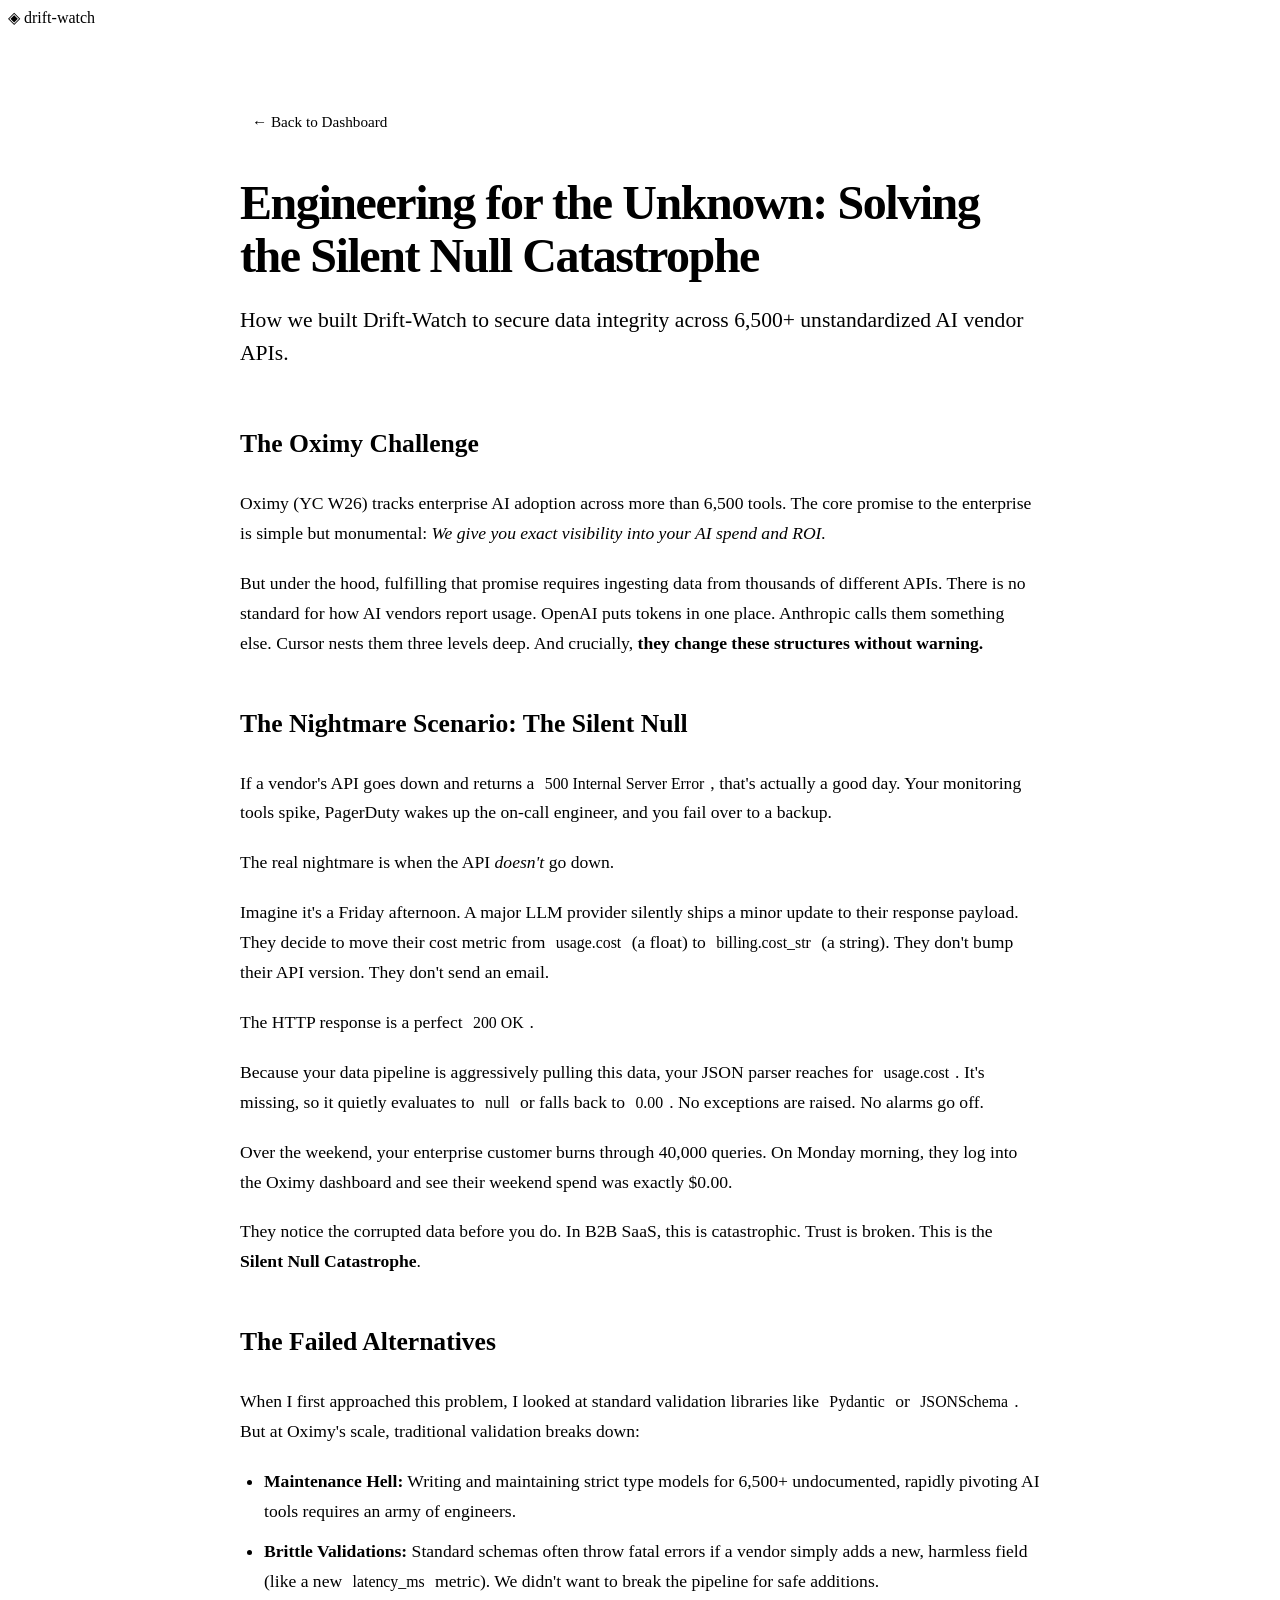
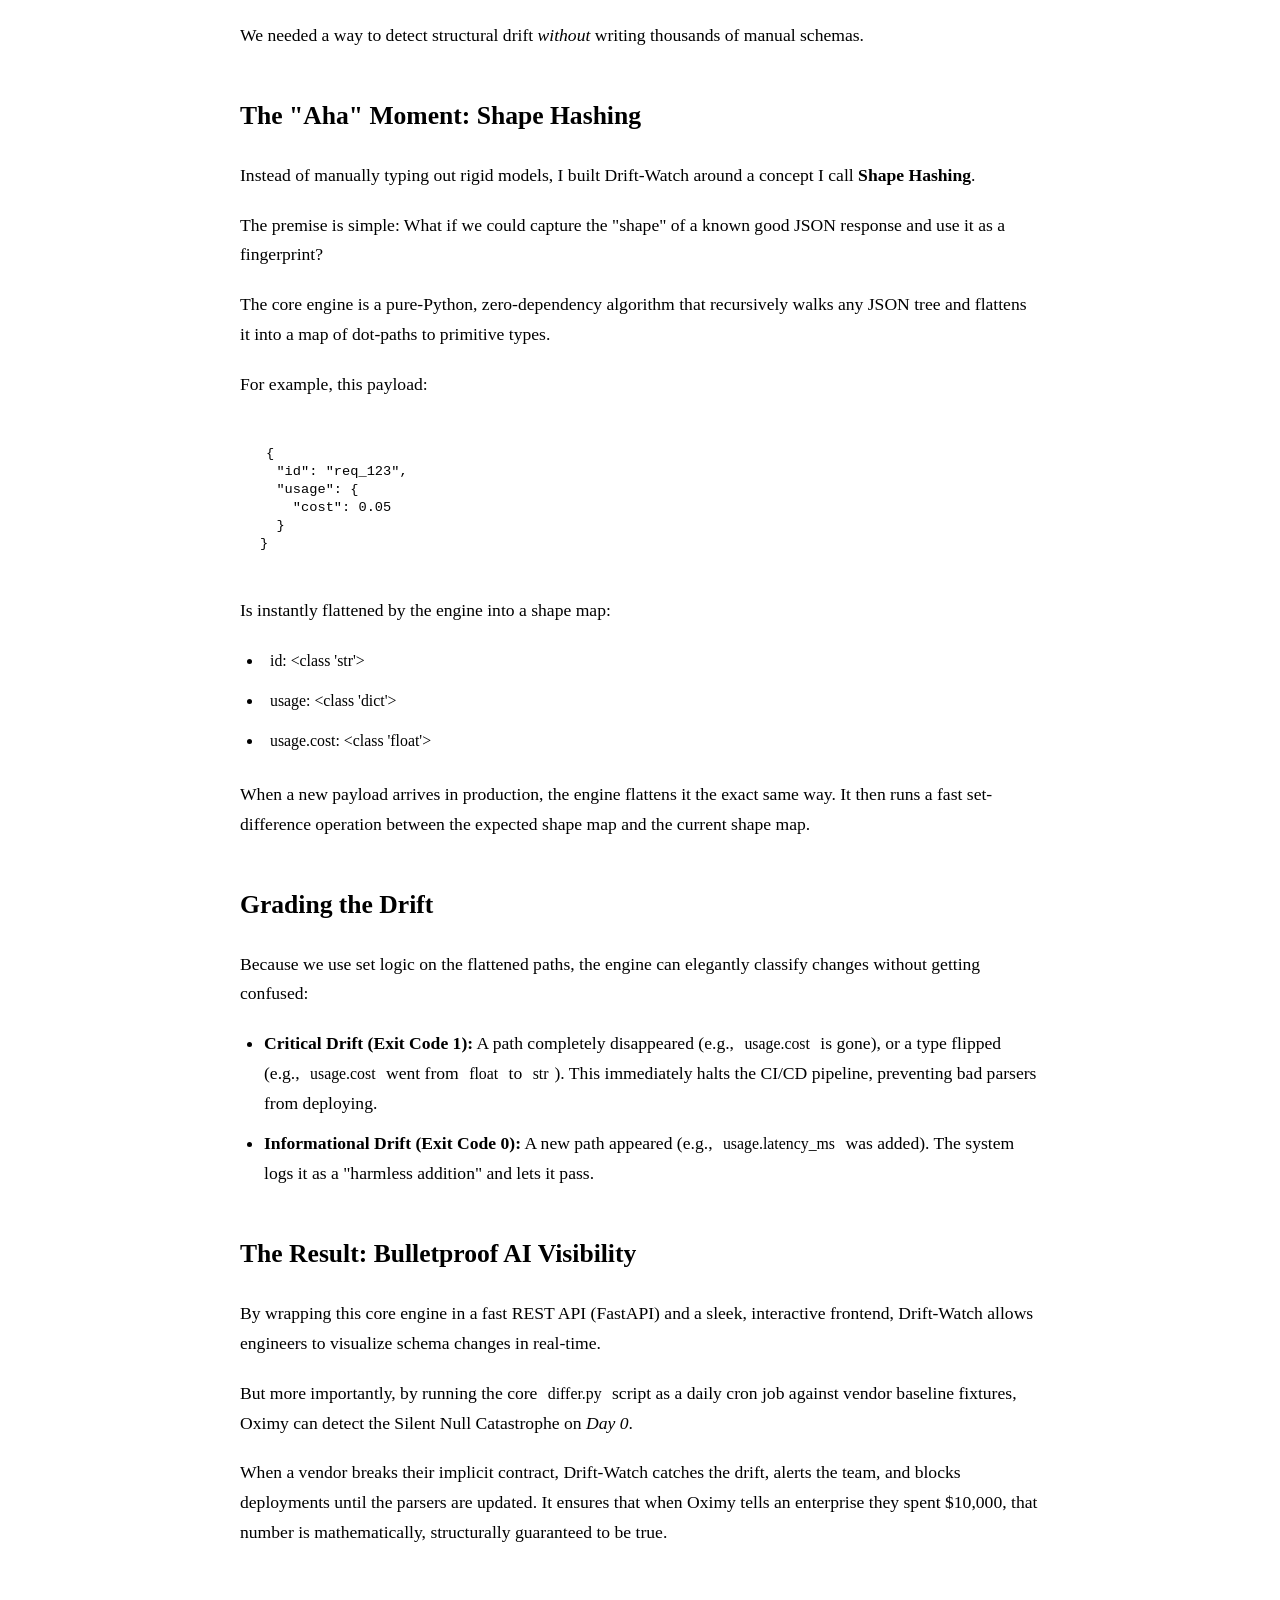
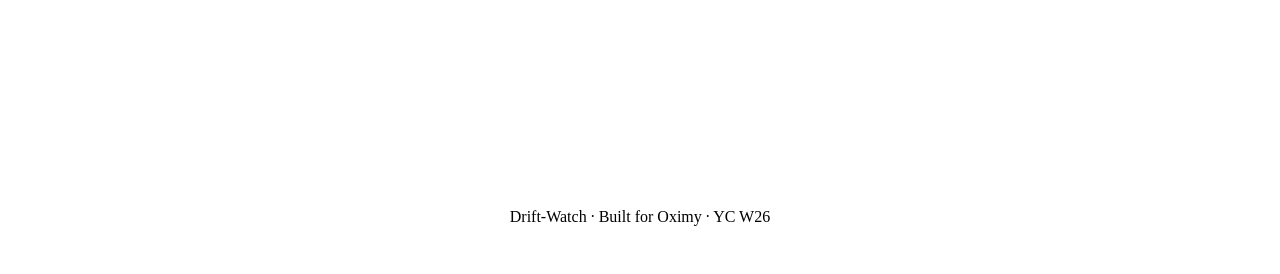
==== frontend/case-study.html @ 2a8d7a8e "Add detailed case study page and update routing" ====
<!DOCTYPE html>
<html lang="en">
<head>
  <meta charset="UTF-8">
  <meta name="viewport" content="width=device-width, initial-scale=1.0">
  <title>Drift-Watch Case Study</title>
  <link rel="stylesheet" href="/static/style.css">
  <style>
    .case-study-wrap {
      max-width: 800px;
      margin: 80px auto;
      padding: 0 24px;
      padding-bottom: 120px;
    }
    .back-nav {
      margin-bottom: 40px;
    }
    .back-nav a {
      color: var(--text-muted);
      text-decoration: none;
      font-size: 0.95rem;
      display: inline-flex;
      align-items: center;
      gap: 6px;
      padding: 6px 12px;
      border: 1px solid var(--border);
      border-radius: 6px;
      transition: all 0.2s;
    }
    .back-nav a:hover {
      color: var(--text-primary);
      border-color: var(--info);
      background: rgba(255,255,255,0.05);
    }
    .cs-header {
      margin-bottom: 60px;
    }
    .cs-title {
      font-size: 3rem;
      line-height: 1.1;
      font-weight: 800;
      letter-spacing: -0.03em;
      margin-bottom: 20px;
    }
    .cs-subtitle {
      font-size: 1.35rem;
      color: var(--text-secondary);
      line-height: 1.5;
    }
    .cs-content h3 {
      font-size: 1.6rem;
      margin: 50px 0 20px;
      font-weight: 600;
      color: var(--text-primary);
      padding-bottom: 10px;
      border-bottom: 1px solid var(--border);
    }
    .cs-content p {
      font-size: 1.1rem;
      color: var(--text-secondary);
      line-height: 1.7;
      margin-bottom: 20px;
    }
    .cs-content ul {
      list-style-type: disc;
      padding-left: 24px;
      margin-bottom: 24px;
      color: var(--text-secondary);
      font-size: 1.1rem;
      line-height: 1.7;
    }
    .cs-content li {
      margin-bottom: 10px;
    }
    .cs-content strong {
      color: var(--text-primary);
      font-weight: 600;
    }
    .cs-content em {
      color: var(--text-primary);
    }
    .cs-content pre {
      background: var(--bg-surface);
      border: 1px solid var(--border);
      padding: 20px;
      border-radius: 8px;
      overflow-x: auto;
      margin: 24px 0;
      font-size: 0.95rem;
    }
    .cs-content code {
      font-family: var(--font-mono);
      color: var(--info);
      background: rgba(255,255,255,0.06);
      padding: 2px 6px;
      border-radius: 4px;
      font-size: 0.9em;
    }
  </style>
</head>
<body>

  <!-- NAVBAR -->
  <nav class="navbar" id="top">
    <div class="nav-container">
      <div class="nav-logo">
        <span class="logo-icon">◈</span>
        <a href="/" style="color: inherit; text-decoration: none;"><span class="logo-text">drift<span class="logo-accent">-watch</span></span></a>
      </div>
    </div>
  </nav>

  <div class="case-study-wrap">
    <div class="back-nav">
      <a href="/">← Back to Dashboard</a>
    </div>

    <header class="cs-header">
      <h1 class="cs-title">Engineering for the Unknown: Solving the Silent Null Catastrophe</h1>
      <p class="cs-subtitle">How we built Drift-Watch to secure data integrity across 6,500+ unstandardized AI vendor APIs.</p>
    </header>

    <div class="cs-content">
      <h3>The Oximy Challenge</h3>
      <p>Oximy (YC W26) tracks enterprise AI adoption across more than 6,500 tools. The core promise to the enterprise is simple but monumental: <em>We give you exact visibility into your AI spend and ROI.</em></p>
      <p>But under the hood, fulfilling that promise requires ingesting data from thousands of different APIs. There is no standard for how AI vendors report usage. OpenAI puts tokens in one place. Anthropic calls them something else. Cursor nests them three levels deep. And crucially, <strong>they change these structures without warning.</strong></p>

      <h3>The Nightmare Scenario: The Silent Null</h3>
      <p>If a vendor's API goes down and returns a <code>500 Internal Server Error</code>, that's actually a good day. Your monitoring tools spike, PagerDuty wakes up the on-call engineer, and you fail over to a backup.</p>
      <p>The real nightmare is when the API <em>doesn't</em> go down.</p>
      <p>Imagine it's a Friday afternoon. A major LLM provider silently ships a minor update to their response payload. They decide to move their cost metric from <code>usage.cost</code> (a float) to <code>billing.cost_str</code> (a string). They don't bump their API version. They don't send an email.</p>
      <p>The HTTP response is a perfect <code>200 OK</code>.</p>
      <p>Because your data pipeline is aggressively pulling this data, your JSON parser reaches for <code>usage.cost</code>. It's missing, so it quietly evaluates to <code>null</code> or falls back to <code>0.00</code>. No exceptions are raised. No alarms go off.</p>
      <p>Over the weekend, your enterprise customer burns through 40,000 queries. On Monday morning, they log into the Oximy dashboard and see their weekend spend was exactly $0.00.</p>
      <p>They notice the corrupted data before you do. In B2B SaaS, this is catastrophic. Trust is broken. This is the <strong>Silent Null Catastrophe</strong>.</p>

      <h3>The Failed Alternatives</h3>
      <p>When I first approached this problem, I looked at standard validation libraries like <code>Pydantic</code> or <code>JSONSchema</code>. But at Oximy's scale, traditional validation breaks down:</p>
      <ul>
        <li><strong>Maintenance Hell:</strong> Writing and maintaining strict type models for 6,500+ undocumented, rapidly pivoting AI tools requires an army of engineers.</li>
        <li><strong>Brittle Validations:</strong> Standard schemas often throw fatal errors if a vendor simply adds a new, harmless field (like a new <code>latency_ms</code> metric). We didn't want to break the pipeline for safe additions.</li>
      </ul>
      <p>We needed a way to detect structural drift <em>without</em> writing thousands of manual schemas.</p>

      <h3>The "Aha" Moment: Shape Hashing</h3>
      <p>Instead of manually typing out rigid models, I built Drift-Watch around a concept I call <strong>Shape Hashing</strong>.</p>
      <p>The premise is simple: What if we could capture the "shape" of a known good JSON response and use it as a fingerprint?</p>
      <p>The core engine is a pure-Python, zero-dependency algorithm that recursively walks any JSON tree and flattens it into a map of dot-paths to primitive types.</p>
      <p>For example, this payload:</p>
<pre><code>{
  "id": "req_123",
  "usage": {
    "cost": 0.05
  }
}</code></pre>
      <p>Is instantly flattened by the engine into a shape map:</p>
      <ul>
        <li><code>id: &lt;class 'str'&gt;</code></li>
        <li><code>usage: &lt;class 'dict'&gt;</code></li>
        <li><code>usage.cost: &lt;class 'float'&gt;</code></li>
      </ul>
      <p>When a new payload arrives in production, the engine flattens it the exact same way. It then runs a fast set-difference operation between the expected shape map and the current shape map.</p>

      <h3>Grading the Drift</h3>
      <p>Because we use set logic on the flattened paths, the engine can elegantly classify changes without getting confused:</p>
      <ul>
        <li><strong>Critical Drift (Exit Code 1):</strong> A path completely disappeared (e.g., <code>usage.cost</code> is gone), or a type flipped (e.g., <code>usage.cost</code> went from <code>float</code> to <code>str</code>). This immediately halts the CI/CD pipeline, preventing bad parsers from deploying.</li>
        <li><strong>Informational Drift (Exit Code 0):</strong> A new path appeared (e.g., <code>usage.latency_ms</code> was added). The system logs it as a "harmless addition" and lets it pass.</li>
      </ul>

      <h3>The Result: Bulletproof AI Visibility</h3>
      <p>By wrapping this core engine in a fast REST API (FastAPI) and a sleek, interactive frontend, Drift-Watch allows engineers to visualize schema changes in real-time.</p>
      <p>But more importantly, by running the core <code>differ.py</code> script as a daily cron job against vendor baseline fixtures, Oximy can detect the Silent Null Catastrophe on <em>Day 0</em>.</p>
      <p>When a vendor breaks their implicit contract, Drift-Watch catches the drift, alerts the team, and blocks deployments until the parsers are updated. It ensures that when Oximy tells an enterprise they spent $10,000, that number is mathematically, structurally guaranteed to be true.</p>
    </div>
  </div>

  <footer class="footer-v2">
    <div class="container" style="text-align: center; color: var(--text-muted); padding: 40px 0;">
      Drift-Watch · Built for Oximy · YC W26
    </div>
  </footer>

</body>
</html>
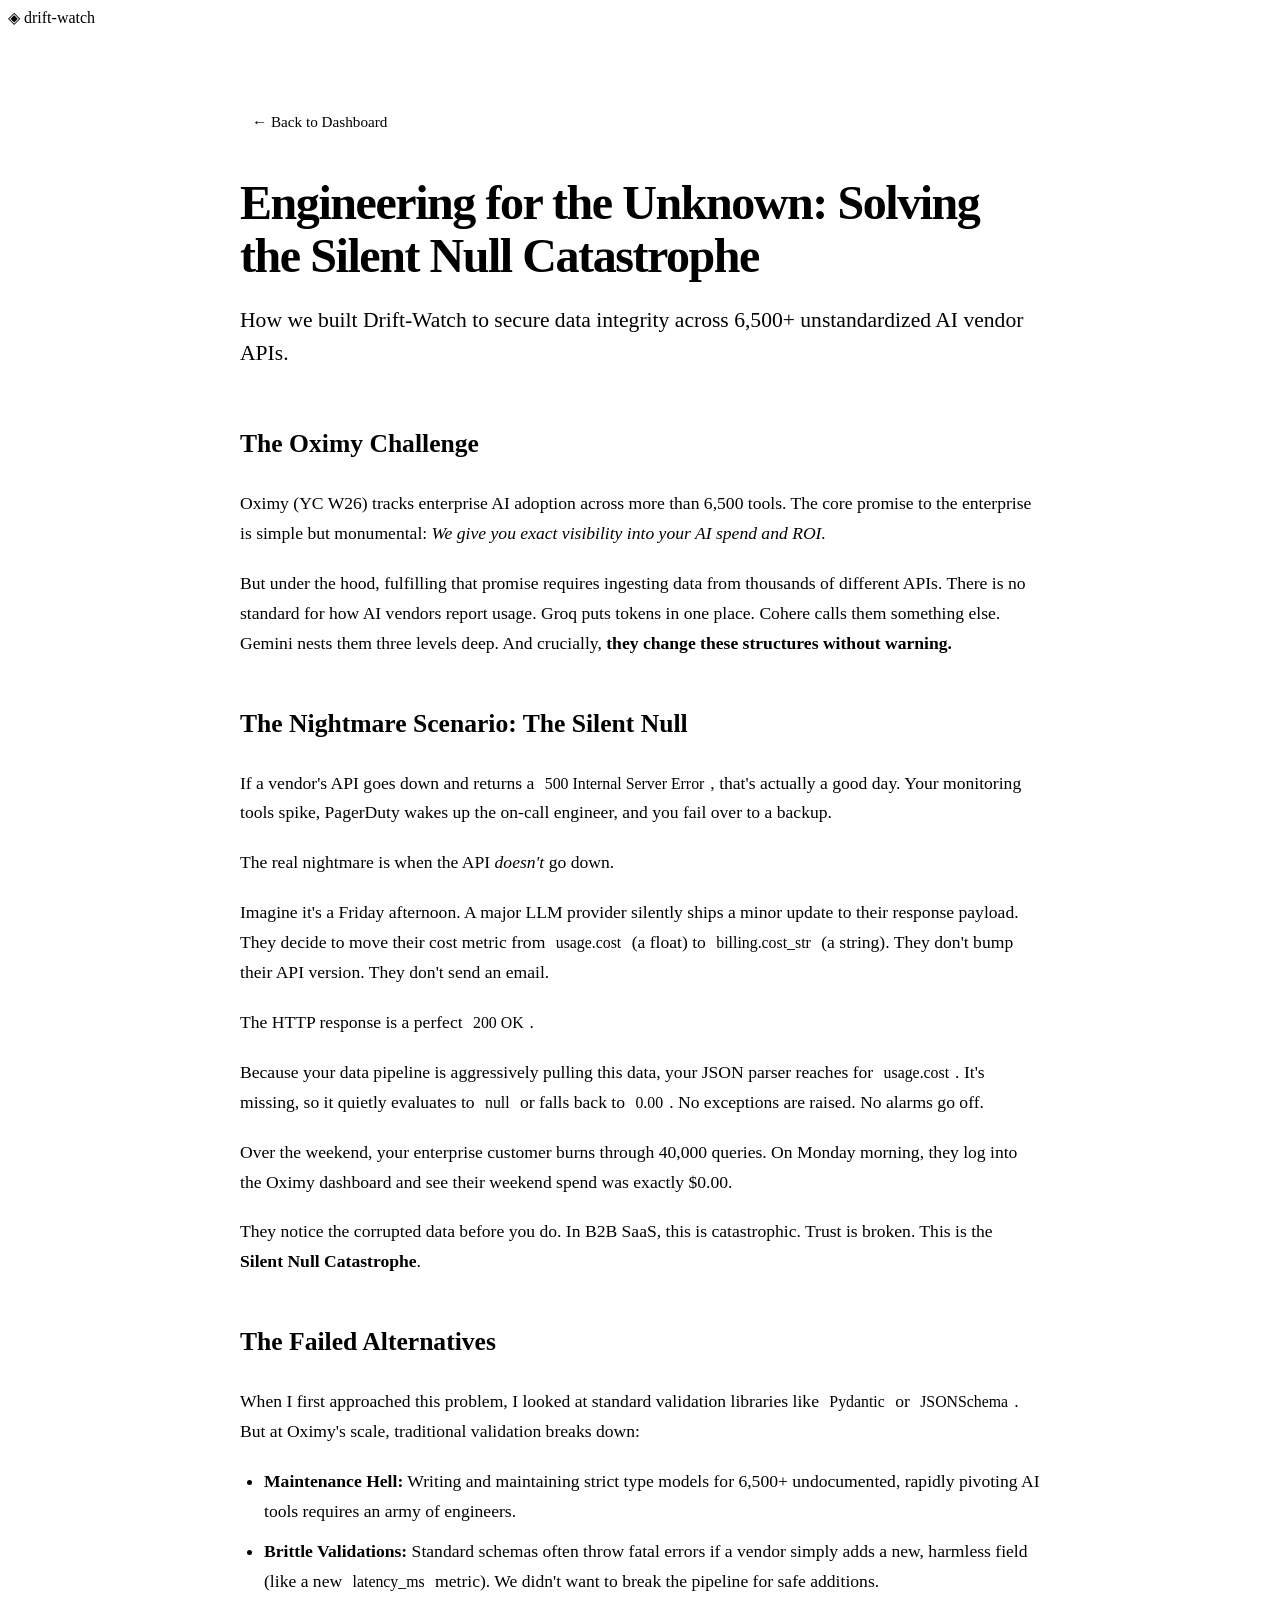
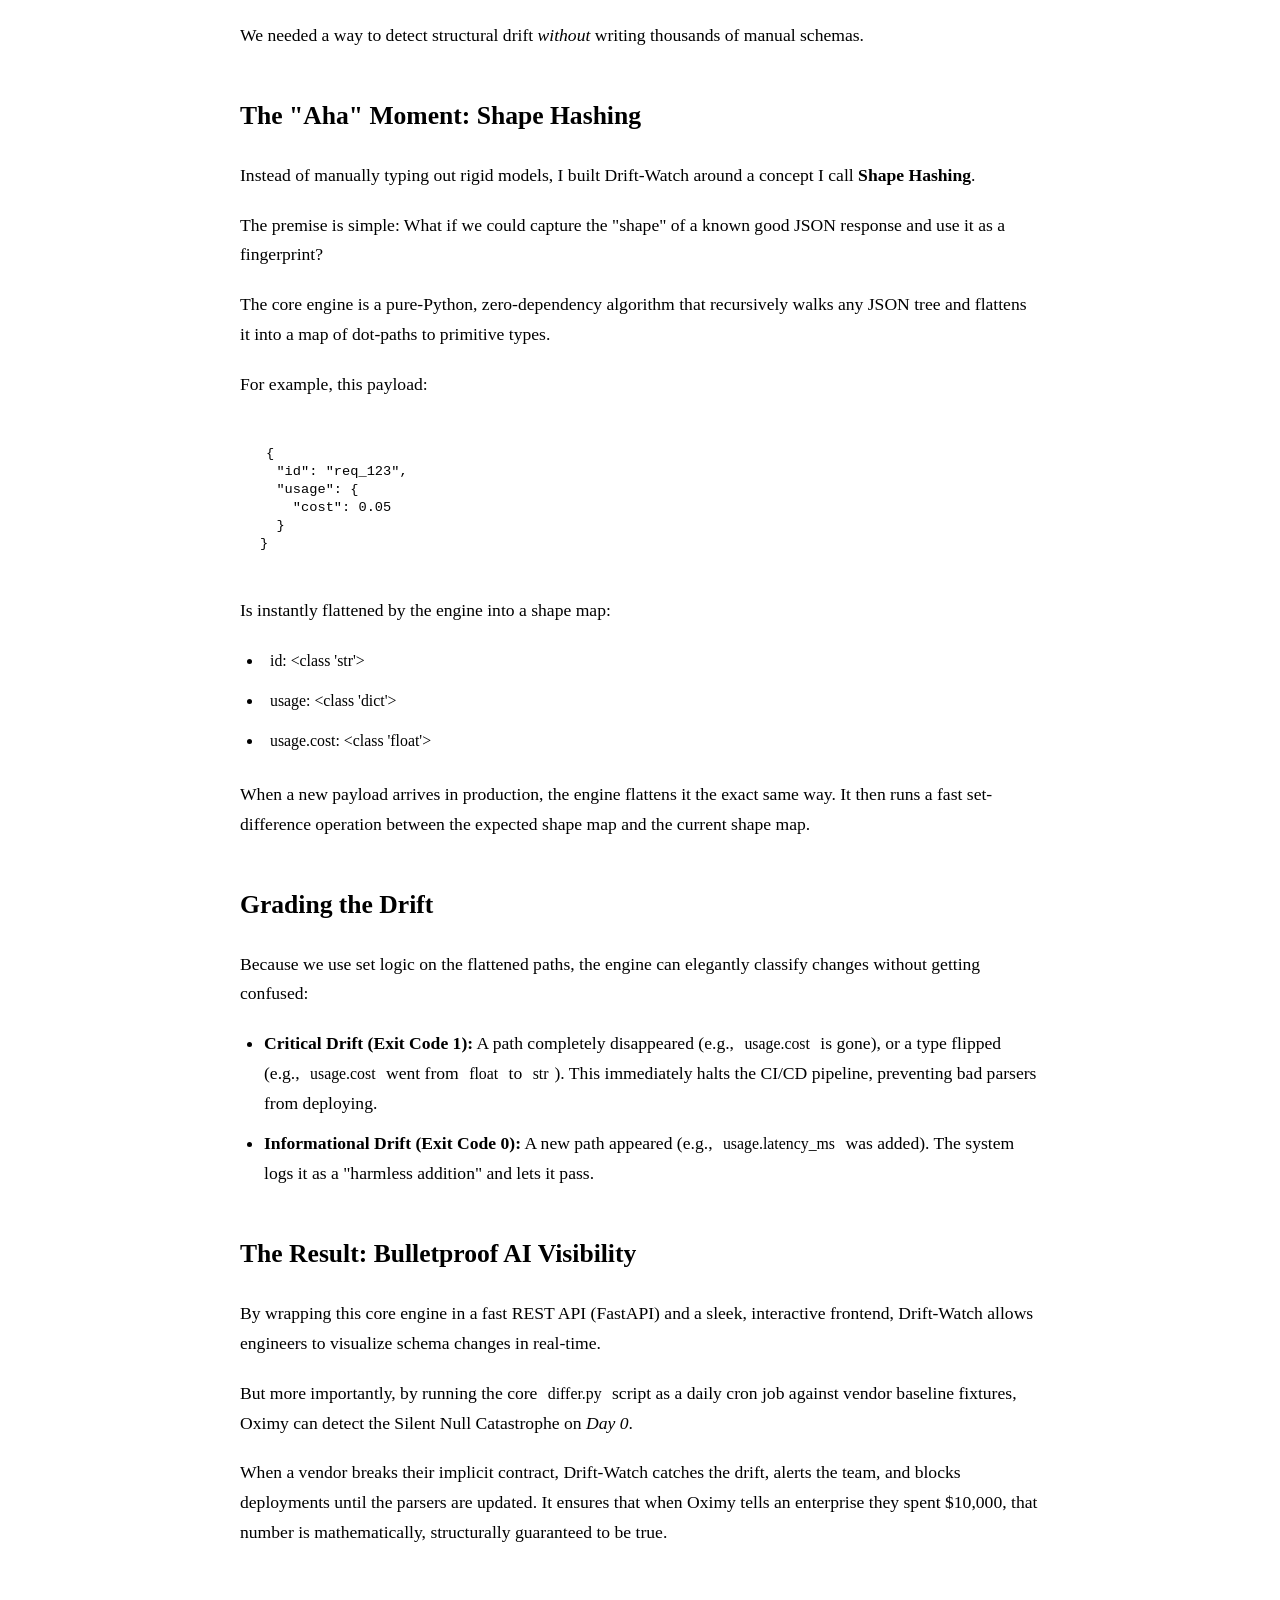
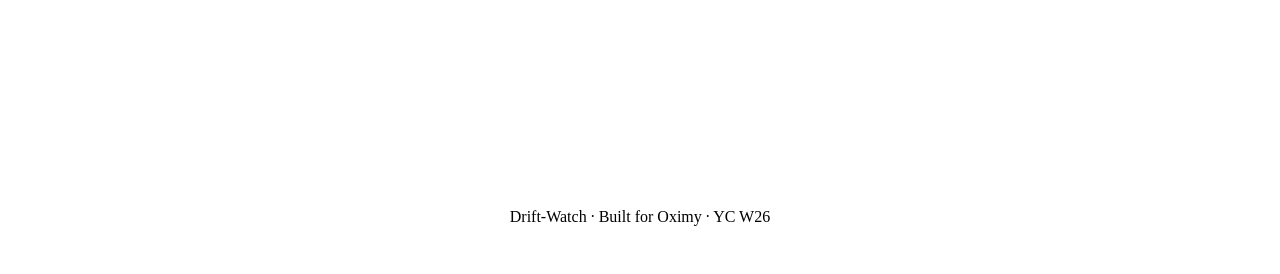
==== commit 4cfa1d28: "Fix workflow blocking, remove old vendor names" ====
--- a/frontend/case-study.html
+++ b/frontend/case-study.html
@@ -123,7 +123,7 @@
     <div class="cs-content">
       <h3>The Oximy Challenge</h3>
       <p>Oximy (YC W26) tracks enterprise AI adoption across more than 6,500 tools. The core promise to the enterprise is simple but monumental: <em>We give you exact visibility into your AI spend and ROI.</em></p>
-      <p>But under the hood, fulfilling that promise requires ingesting data from thousands of different APIs. There is no standard for how AI vendors report usage. OpenAI puts tokens in one place. Anthropic calls them something else. Cursor nests them three levels deep. And crucially, <strong>they change these structures without warning.</strong></p>
+      <p>But under the hood, fulfilling that promise requires ingesting data from thousands of different APIs. There is no standard for how AI vendors report usage. Groq puts tokens in one place. Cohere calls them something else. Gemini nests them three levels deep. And crucially, <strong>they change these structures without warning.</strong></p>
 
       <h3>The Nightmare Scenario: The Silent Null</h3>
       <p>If a vendor's API goes down and returns a <code>500 Internal Server Error</code>, that's actually a good day. Your monitoring tools spike, PagerDuty wakes up the on-call engineer, and you fail over to a backup.</p>
